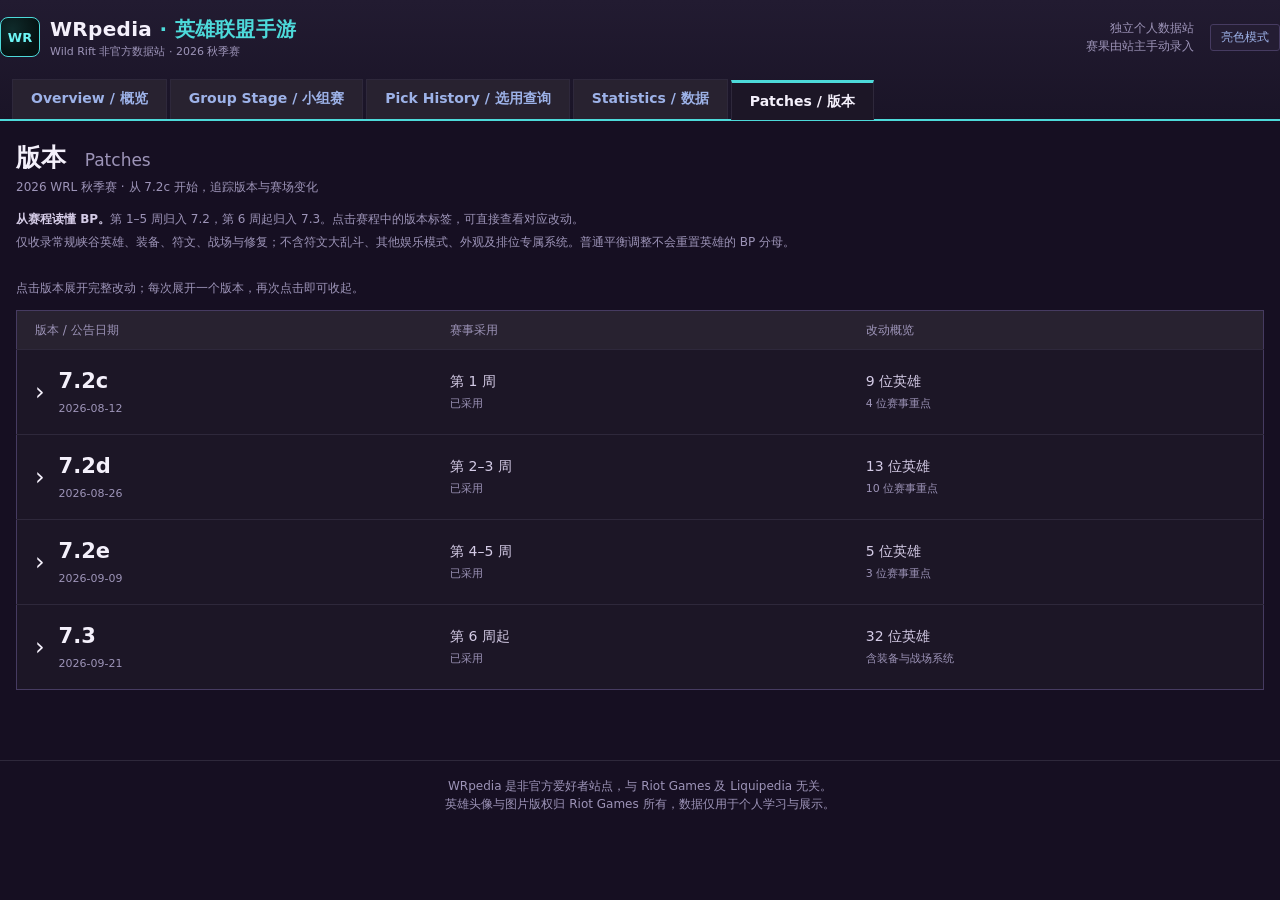
==== patches.html @ bc998fa1 "Initial import of WRPedia" ====
<!DOCTYPE html>
<html lang="zh-CN">
<head>
    <meta charset="UTF-8">
    <meta name="viewport" content="width=device-width, initial-scale=1.0">
    <title>版本 · WRpedia 2026 秋季赛</title>
    <script src="assets/js/theme.js"></script>
    <link rel="stylesheet" href="assets/css/wrpedia.css">
</head>
<body data-page="patches">
<header class="site-header">
    <div class="wrap site-header-inner">
        <div class="brand">
            <div class="brand-logo">WR</div>
            <div>
                <div class="brand-name">WRpedia <span class="tag">· 英雄联盟手游</span></div>
                <div class="brand-sub">Wild Rift 非官方数据站 · 2026 秋季赛</div>
            </div>
        </div>
        <div class="header-right"><span>独立个人数据站<br>赛果由站主手动录入</span><button type="button" class="btn theme-toggle" data-theme-toggle aria-label="切换亮色模式">亮色模式</button></div>
    </div>
    <div class="wrap">
        <nav class="tabs">
            <a href="index.html" data-page="overview">Overview / 概览</a>
            <a href="schedule.html" data-page="schedule">Group Stage / 小组赛</a>
            <a href="picks.html" data-page="picks">Pick History / 选用查询</a>
            <a href="stats.html" data-page="stats">Statistics / 数据</a>
            <a href="patches.html" data-page="patches">Patches / 版本</a>
        </nav>
    </div>
</header>

<main class="wrap page patch-page">
    <div class="page-title">
        <h1>版本 <span class="title-secondary">Patches</span></h1>
        <div class="sub">2026 WRL 秋季赛 · 从 7.2c 开始，追踪版本与赛场变化</div>
    </div>
    <div class="patch-reading-note">
        <p><strong>从赛程读懂 BP。</strong>第 1–5 周归入 7.2，第 6 周起归入 7.3。点击赛程中的版本标签，可直接查看对应改动。</p>
        <p>仅收录常规峡谷英雄、装备、符文、战场与修复；不含符文大乱斗、其他娱乐模式、外观及排位专属系统。普通平衡调整不会重置英雄的 BP 分母。</p>
    </div>
    <p class="scope-note">点击版本展开完整改动；每次展开一个版本，再次点击即可收起。</p>
    <div id="patch-index"></div>
    <noscript><div class="notice">请启用 JavaScript 以查看本地版本资料。</div></noscript>
</main>

<footer class="footer">
    WRpedia 是非官方爱好者站点，与 Riot Games 及 Liquipedia 无关。<br>
    英雄头像与图片版权归 Riot Games 所有，数据仅用于个人学习与展示。
</footer>
<script src="data/champions.js"></script>
<script src="data/champion-locales.js"></script>
<script src="data/schedule.js"></script>
<script src="data/patches.js"></script>
<script src="data/patch-7.3.js"></script>
<script src="data/champion-rules.js"></script>
<script src="assets/js/common.js"></script>
<script src="assets/js/patches.js"></script>
</body>
</html>
---- assets/css/wrpedia.css ----
:root {
    color-scheme: dark;
    --bg: #160f22;
    --surface-1: #1c1626;
    --surface-2: #241d33;
    --surface-3: #282230;
    --surface-4: #322a45;
    --border: #2e283b;
    --border-strong: #463b61;
    --text: #d4cbe6;
    --text-strong: #f4f0fb;
    --text-muted: #9d94b8;
    --link: #9db2e8;
    --link-hover: #c7d3f5;
    --accent: #4ddada;
    --accent-strong: #6ef6f6;
    --bg-up: #123f1f;
    --bg-up-border: #1f7a3d;
    --bg-down: #4a1a22;
    --bg-down-border: #a33b4c;
    --blue-bg: #102c4c;
    --blue-border: #2b6bb3;
    --red-bg: #4b1626;
    --red-border: #c04964;
    --warn-bg: #3d3310;
    --warn-border: #9b8426;
    --warn-text: #f2e3b0;
}

:root[data-theme="light"] {
    color-scheme: light;
    --bg: #f3f5fa;
    --surface-1: #ffffff;
    --surface-2: #f0f3f9;
    --surface-3: #e6eaf3;
    --surface-4: #e2eaf5;
    --border: #d5dbe7;
    --border-strong: #b8c2d4;
    --text: #333c50;
    --text-strong: #18233b;
    --text-muted: #5b657b;
    --link: #245b9b;
    --link-hover: #143d70;
    --accent: #087c80;
    --accent-strong: #075e61;
    --bg-up: #e2f2e8;
    --bg-up-border: #a2cbb3;
    --bg-down: #f9e8ec;
    --bg-down-border: #dfaab6;
    --blue-bg: #e8f1ff;
    --blue-border: #9dbbde;
    --red-bg: #ffedf0;
    --red-border: #dba4b2;
    --warn-bg: #fff4d9;
    --warn-border: #d2b868;
    --warn-text: #725319;
}

* { box-sizing: border-box; }
html { -webkit-text-size-adjust: 100%; }
body {
    margin: 0;
    background: var(--bg);
    color: var(--text);
    font-family: "Segoe UI", system-ui, -apple-system, Roboto, "Helvetica Neue", Arial, "PingFang SC", "Microsoft YaHei", sans-serif;
    font-size: 14px;
    line-height: 1.5;
}
a { color: var(--link); text-decoration: none; }
a:hover { color: var(--link-hover); text-decoration: underline; }
img { border: 0; }
table { border-collapse: collapse; }

.wrap { max-width: 1720px; margin: 0 auto; padding: 0 12px; }

/* ---------- site header ---------- */
.site-header {
    background: linear-gradient(180deg, #221b31 0%, #1a1427 100%);
    border-bottom: 2px solid var(--accent);
}
.site-header-inner {
    display: flex;
    align-items: center;
    justify-content: space-between;
    gap: 16px;
    padding: 14px 0 8px;
}
.brand { display: flex; align-items: center; gap: 10px; }
.brand-logo {
    width: 40px;
    height: 40px;
    border-radius: 8px;
    background: radial-gradient(circle at 30% 30%, #0f2b2b, #061212 70%);
    border: 1px solid var(--accent);
    display: flex;
    align-items: center;
    justify-content: center;
    font-weight: 800;
    font-size: 13px;
    color: var(--accent-strong);
}
.brand-name { font-size: 20px; font-weight: 700; color: var(--text-strong); letter-spacing: .3px; }
.brand-name .tag { color: var(--accent); }
.brand-sub { font-size: 11px; color: var(--text-muted); }
.header-right { font-size: 12px; color: var(--text-muted); text-align: right; }

/* ---------- nav tabs ---------- */
.tabs { display: flex; gap: 3px; margin-top: 10px; flex-wrap: wrap; }
.tabs a {
    display: block;
    padding: 8px 18px;
    background: var(--surface-3);
    border: 1px solid var(--border);
    border-bottom: none;
    color: var(--link);
    font-weight: 600;
}
.tabs a:hover { text-decoration: none; background: var(--surface-4); color: var(--link-hover); }
.tabs a.active {
    background: var(--surface-1);
    color: var(--text-strong);
    border-top: 3px solid var(--accent);
    position: relative;
    top: 1px;
}

/* ---------- page ---------- */
.page { padding: 18px 0 40px; }
.page-title h1 { margin: 0 0 2px; font-size: 25px; color: var(--text-strong); font-weight: 700; }
.page-title .sub { color: var(--text-muted); font-size: 12px; margin-bottom: 14px; }
.content-grid { display: grid; grid-template-columns: minmax(0, 1fr) 260px; gap: 16px; align-items: start; }
@media (max-width: 1020px) {
    .content-grid { grid-template-columns: 1fr; }
    .infobox { order: -1; }
}
.main-col { min-width: 0; }

/* ---------- headings ---------- */
h2.section {
    font-size: 18px;
    color: var(--text-strong);
    border-bottom: 1px solid var(--border-strong);
    padding-bottom: 4px;
    margin: 26px 0 10px;
    font-weight: 700;
}
h2.section .muted { font-size: 12px; color: var(--text-muted); font-weight: 400; }

/* ---------- infobox ---------- */
.infobox {
    border: 1px solid var(--border-strong);
    background: var(--surface-1);
    font-size: 13px;
}
.infobox-header {
    background: var(--surface-3);
    border-bottom: 1px solid var(--border-strong);
    padding: 8px 10px;
    text-align: center;
    font-weight: 700;
    color: var(--text-strong);
}
.infobox-row {
    display: grid;
    grid-template-columns: 105px 1fr;
    border-bottom: 1px solid var(--border);
}
.infobox-row:last-child { border-bottom: 0; }
.infobox-label { padding: 7px 10px; background: var(--surface-2); color: var(--text-muted); }
.infobox-value { padding: 7px 10px; }

/* ---------- generic panel ---------- */
.panel {
    border: 1px solid var(--border);
    background: var(--surface-1);
    margin: 14px 0;
}
.panel-title {
    background: var(--surface-3);
    border-bottom: 1px solid var(--border);
    padding: 8px 12px;
    font-weight: 700;
    color: var(--text-strong);
    display: flex;
    justify-content: space-between;
    align-items: center;
    gap: 10px;
    flex-wrap: wrap;
}
.panel-title .muted { color: var(--text-muted); font-weight: 400; font-size: 12px; }
.panel-body { padding: 12px; }

/* ---------- tables ---------- */
.table-responsive { overflow-x: auto; }
.wikitable {
    width: 100%;
    border: 1px solid var(--border);
    background: var(--surface-1);
    border-collapse: collapse;
    font-size: 13px;
    margin: 8px 0;
}
.wikitable th, .wikitable td {
    border: 1px solid var(--border);
    padding: 4px 6px;
    vertical-align: middle;
    white-space: nowrap;
}
.wikitable thead th {
    background: var(--surface-3);
    color: var(--text-strong);
    text-align: center;
    font-weight: 700;
}
.wikitable thead th[data-sort] { cursor: pointer; user-select: none; }
.wikitable thead th[data-sort]::after {
    content: "⇅";
    margin-left: 4px;
    font-size: 10px;
    color: var(--text-muted);
}
.wikitable thead th[data-sort].asc::after { content: "↑"; color: var(--accent); }
.wikitable thead th[data-sort].desc::after { content: "↓"; color: var(--accent); }
.wikitable.striped tbody tr:nth-child(even) { background: var(--surface-2); }
.wikitable tbody tr:hover { background: var(--surface-4); }
.wikitable td.num { text-align: center; }
.wikitable td.left { text-align: left; }
.text-muted { color: var(--text-muted); }
.text-strong { color: var(--text-strong); }
.bold { font-weight: 700; }

/* champion cells */
.champ-cell { display: inline-flex; align-items: center; gap: 7px; white-space: nowrap; }
.champ-icon {
    width: 28px;
    height: 28px;
    object-fit: cover;
    border: 1px solid var(--border-strong);
    border-radius: 4px;
    background: var(--surface-2);
    vertical-align: middle;
}
.champ-icon.sm { width: 22px; height: 22px; border-radius: 3px; }
.champ-icon.lg { width: 42px; height: 42px; border-radius: 5px; }
.champ-icon.ban { filter: grayscale(.7) brightness(.75); border-color: var(--bg-down-border); }

/* ---------- group standings ---------- */
.grouptable { width: auto; min-width: 420px; }
.grouptable th.rank-up, .grouptable td.rank-up {
    background: var(--bg-up);
    color: var(--text-strong);
    border-color: var(--bg-up-border);
}
.grouptable th.rank-down, .grouptable td.rank-down {
    background: var(--bg-down);
    color: var(--text-strong);
    border-color: var(--bg-down-border);
}
.grouptable td.teamcell { text-align: left; }
.grouptable td.scorecell { text-align: center; font-weight: 700; }
.team-badge {
    display: inline-flex;
    align-items: center;
    justify-content: center;
    min-width: 34px;
    height: 24px;
    padding: 0 6px;
    border-radius: 4px;
    font-size: 11px;
    font-weight: 800;
    color: #fff;
    background: hsl(var(--team-hue, 200) 45% 32%);
    border: 1px solid hsl(var(--team-hue, 200) 60% 52%);
}
.team-logo { max-height: 30px; max-width: 120px; object-fit: contain; }
.team-name { font-weight: 600; color: var(--text); }
.team-name.winner { color: var(--text-strong); font-weight: 700; }

/* ---------- matchlist ---------- */
.matchlist { border: 1px solid var(--border); background: var(--surface-1); margin: 14px 0; }
.matchlist-title {
    background: var(--surface-3);
    border-bottom: 1px solid var(--border);
    padding: 9px 14px;
    font-weight: 700;
    color: var(--text-strong);
    display: flex;
    justify-content: space-between;
    align-items: center;
    gap: 10px;
    flex-wrap: wrap;
}
.match-row {
    display: grid;
    grid-template-columns: 150px minmax(0, 1fr) 92px minmax(0, 1fr) 110px;
    align-items: center;
    gap: 8px;
    padding: 9px 14px;
    border-bottom: 1px solid var(--border);
    cursor: pointer;
}
.match-row:last-child { border-bottom: 0; }
.match-row:hover { background: var(--surface-2); }
.match-date { font-size: 12px; color: var(--text-muted); line-height: 1.35; }
.match-team { display: flex; align-items: center; gap: 8px; min-width: 0; }
.match-team.right { justify-content: flex-end; text-align: right; }
.match-team .team-name { overflow: hidden; text-overflow: ellipsis; white-space: nowrap; }
.match-score { text-align: center; }
.match-score .score { font-size: 20px; font-weight: 800; color: var(--text-strong); letter-spacing: 2px; }
.match-score .score .loser { color: var(--text-muted); }
.match-score .bo { font-size: 10px; color: var(--text-muted); }
.match-games { display: flex; gap: 3px; justify-content: center; margin-top: 2px; }
.game-dot {
    width: 14px;
    height: 14px;
    border-radius: 3px;
    border: 1px solid var(--border-strong);
    font-size: 9px;
    line-height: 13px;
    text-align: center;
    color: var(--text-muted);
    background: var(--surface-2);
}
.game-dot.win { background: var(--bg-up); border-color: var(--bg-up-border); color: var(--accent-strong); }
.game-dot.lose { background: var(--bg-down); border-color: var(--bg-down-border); color: #f0a6b2; }
.match-actions { display: flex; gap: 6px; justify-content: flex-end; align-items: center; }
.btn {
    display: inline-block;
    padding: 4px 10px;
    border: 1px solid var(--border-strong);
    background: var(--surface-2);
    color: var(--link);
    font-size: 12px;
    border-radius: 3px;
    cursor: pointer;
}
.btn:hover { background: var(--surface-4); color: var(--link-hover); text-decoration: none; }
.btn.accent { border-color: var(--accent); color: var(--accent-strong); }
.link-chip { color: var(--link); font-size: 12px; }

.match-details {
    display: none;
    grid-column: 1 / -1;
    padding: 12px 16px 16px;
    background: var(--surface-2);
    border-top: 1px solid var(--border);
}
.match-row.open .match-details { display: block; }

.game-block { border: 1px solid var(--border); background: var(--surface-1); margin-bottom: 12px; }
.game-block:last-child { margin-bottom: 0; }
.game-header {
    display: flex;
    justify-content: space-between;
    gap: 12px;
    flex-wrap: wrap;
    padding: 6px 12px;
    background: var(--surface-3);
    border-bottom: 1px solid var(--border);
    font-size: 12px;
    color: var(--text-muted);
}
.game-header .strong { color: var(--text-strong); font-weight: 700; }
.game-sides { display: grid; grid-template-columns: 1fr 1fr; gap: 10px; padding: 10px 12px; }
@media (max-width: 760px) { .game-sides { grid-template-columns: 1fr; } }
.side-box { border: 1px solid var(--border); border-radius: 4px; padding: 8px; }
.side-box.blue { background: var(--blue-bg); border-color: var(--blue-border); }
.side-box.red { background: var(--red-bg); border-color: var(--red-border); }
.side-label { font-size: 11px; color: var(--text-muted); margin-bottom: 6px; display: flex; justify-content: space-between; gap: 8px; }
.side-label .strong { color: var(--text-strong); }
.picks-row { display: flex; gap: 5px; flex-wrap: wrap; margin-bottom: 6px; }
.picks-row .champ-icon { width: 38px; height: 38px; }
.bans-label { font-size: 10px; color: var(--text-muted); margin-bottom: 4px; }
.bans-row { display: flex; gap: 4px; flex-wrap: wrap; }
.bans-row .champ-icon { width: 26px; height: 26px; }

/* ---------- notices ---------- */
.notice {
    border: 1px solid var(--border-strong);
    background: var(--surface-2);
    padding: 9px 12px;
    border-radius: 4px;
    font-size: 13px;
    margin: 10px 0;
}
.notice.warn { border-color: var(--warn-border); background: var(--warn-bg); color: var(--warn-text); }
.notice.info { border-color: var(--blue-border); background: var(--blue-bg); color: #cfe5ff; }

/* ---------- dialog ---------- */
.dialog-overlay {
    position: fixed;
    inset: 0;
    background: rgba(5, 3, 10, .7);
    display: none;
    align-items: center;
    justify-content: center;
    z-index: 200;
}
.dialog-overlay.show { display: flex; }
.dialog {
    background: var(--surface-1);
    border: 1px solid var(--border-strong);
    width: min(760px, 94vw);
    max-height: 86vh;
    display: flex;
    flex-direction: column;
    box-shadow: 0 18px 50px rgba(0,0,0,.6);
}
.dialog-header {
    display: flex;
    justify-content: space-between;
    align-items: center;
    gap: 10px;
    padding: 10px 14px;
    background: var(--surface-3);
    border-bottom: 1px solid var(--border-strong);
    color: var(--text-strong);
    font-weight: 700;
}
.dialog-close { cursor: pointer; color: var(--text-muted); font-size: 18px; }
.dialog-close:hover { color: var(--text-strong); }
.dialog-body { overflow: auto; padding: 14px; }
.dialog-body h4 { margin: 14px 0 6px; color: var(--text-strong); font-size: 14px; }
.dialog-body h4:first-child { margin-top: 0; }

/* ---------- misc ---------- */
.stats-summary { display: flex; gap: 10px; flex-wrap: wrap; margin: 10px 0; }
.stat-chip {
    border: 1px solid var(--border);
    background: var(--surface-2);
    border-radius: 4px;
    padding: 7px 12px;
    font-size: 12px;
    color: var(--text-muted);
}
.stat-chip b { color: var(--text-strong); font-size: 14px; }
.icon-grid { display: flex; flex-wrap: wrap; gap: 5px; padding: 6px 0; }
.icon-grid .champ-icon { width: 38px; height: 38px; }
.icon-grid .champ-icon:hover { border-color: var(--accent); }
.empty-note { color: var(--text-muted); font-size: 13px; padding: 8px 0; }
.footer {
    border-top: 1px solid var(--border);
    margin-top: 30px;
    padding: 16px 0 30px;
    color: var(--text-muted);
    font-size: 12px;
    text-align: center;
}
.cards { display: grid; grid-template-columns: repeat(auto-fit, minmax(240px, 1fr)); gap: 14px; margin: 16px 0; }
.card {
    border: 1px solid var(--border-strong);
    background: var(--surface-1);
    padding: 18px;
    border-radius: 6px;
    transition: border-color .15s;
}
.card:hover { border-color: var(--accent); text-decoration: none; }
.card h3 { margin: 0 0 6px; color: var(--text-strong); font-size: 17px; }
.card p { margin: 0; color: var(--text-muted); font-size: 13px; }

/* sortable + responsive helpers */
.sortable th { white-space: nowrap; }
@media (max-width: 720px) {
    .match-row { grid-template-columns: 1fr; gap: 4px; }
    .match-actions { justify-content: flex-start; }
    .site-header-inner { flex-direction: column; align-items: flex-start; }
}

/* ---------- patch timeline and version statistics ---------- */
.wrap.page { padding-left: 16px; padding-right: 16px; }
.version-tabs { display: flex; flex-wrap: wrap; gap: 8px; margin: 22px 0 12px; }
.version-tabs a { border: 1px solid var(--border-strong); background: var(--surface-1); padding: 10px 20px; border-radius: 4px; font-weight: 700; color: var(--text-strong); }
.version-tabs a span { margin-left: 10px; font-size: 12px; font-weight: 400; color: var(--text-muted); }
.version-tabs a.active { border-color: var(--accent); background: #173034; box-shadow: inset 0 -2px var(--accent); }
.version-tabs a:hover { text-decoration: none; border-color: var(--accent); }
.scope-note { color: var(--text-muted); font-size: 12px; line-height: 1.8; margin: 10px 0; }

/* ---------- BP priority tiers ---------- */
.bp-tier-panel { margin: 18px 0; padding: 16px; border: 1px solid var(--border-strong); background: var(--surface-1); }
.bp-tier-heading { display: flex; justify-content: space-between; align-items: center; flex-wrap: wrap; gap: 8px; }
.bp-tier-heading h3 { margin: 0; font-size: 18px; color: var(--text-strong); }
.bp-tier-heading > span, .tier-sample-summary { color: var(--text-muted); font-size: 11px; }
.tier-sample-summary { padding: 2px 0 12px; }
.tier-sample-summary b { color: var(--text); }
.tier-badge { display: inline-flex; justify-content: center; align-items: center; min-width: 38px; padding: 3px 8px; border: 1px solid; border-radius: 4px; font-size: 13px; font-weight: 800; line-height: 1.35; white-space: nowrap; }
.tier-op { color: #ffada7; background: #452027; border-color: #a85455; }
.tier-t0 { color: #f5c179; background: #3d2c1e; border-color: #967044; }
.tier-t1 { color: #e1d796; background: #343021; border-color: #7e744c; }
.tier-t2 { color: #88ddc2; background: #17382f; border-color: #3f7865; }
.tier-t3 { color: #a0c8f5; background: #202f44; border-color: #506b8c; }
.tier-t4, .tier-pending, .tier-excluded, .tier-invalid { color: #c0b8d1; background: #2a2437; border-color: #514764; }
.tier-band { display: grid; grid-template-columns: 74px minmax(0, 1fr); border: 1px solid var(--border); margin-bottom: 8px; }
.tier-band-label { display: flex; flex-direction: column; align-items: center; justify-content: center; gap: 7px; padding: 12px 5px; border-right: 1px solid var(--border); background: var(--surface-2); }
.tier-band-label small { font-size: 10px; color: var(--text-muted); white-space: nowrap; }
.tier-band-content { padding: 10px 12px; min-width: 0; }
.tier-band-heading { display: flex; align-items: center; justify-content: space-between; margin-bottom: 8px; color: var(--text-muted); font-size: 11px; }
.tier-band-content .empty-note { padding: 0; margin: 0; font-size: 12px; }
.tier-champions { display: grid; grid-template-columns: repeat(auto-fill, minmax(122px, 1fr)); gap: 6px; }
.tier-champion { display: flex; align-items: center; gap: 7px; min-width: 0; padding: 7px; border: 1px solid var(--border); border-radius: 4px; background: var(--surface-2); color: var(--text); font: inherit; text-align: left; cursor: pointer; }
.tier-champion:hover { border-color: var(--accent); background: var(--surface-4); }
.tier-champion .champ-icon { width: 30px; height: 30px; flex-shrink: 0; }
.tier-champion-info { display: flex; flex-direction: column; gap: 2px; min-width: 0; }
.tier-champion-info b { font-size: 11px; color: var(--text-strong); white-space: nowrap; text-overflow: ellipsis; overflow: hidden; }
.tier-champion-info > span { font-size: 10px; color: var(--text-muted); font-variant-numeric: tabular-nums; }
.tier-champion-info em { font-style: normal; color: var(--warn-text); }
.tier-low-list summary { font-size: 12px; color: var(--text); padding: 6px 0; }
.tier-low-list summary > span + span { margin-left: 12px; color: var(--text-muted); }
.tier-low-list summary small { font-size: 11px; color: var(--text-muted); margin-left: 8px; }
.tier-low-list[open] > summary { margin-bottom: 10px; }
.tier-pending-list { margin-top: 12px; }
.tier-pending-list > summary { color: var(--text-muted); font-size: 12px; padding: 8px 0; }
.bp-tier-method { border-top: 1px solid var(--border); margin-top: 16px; padding-top: 12px; }
.bp-tier-method > summary { color: var(--link); font-size: 12px; }
#bp-tier-method { line-height: 1.8; font-size: 12px; }
#bp-tier-method ul { padding-left: 20px; }
#bp-tier-method li + li { margin-top: 6px; }
.tier-formula { padding: 12px; background: var(--surface-2); border-left: 3px solid var(--accent); overflow-wrap: anywhere; font-variant-numeric: tabular-nums; }
.tier-table-score { display: block; margin-top: 3px; font-size: 10px; color: var(--text-muted); font-variant-numeric: tabular-nums; }
.tier-explanation { border: 1px solid var(--border-strong); background: var(--surface-2); padding: 14px; margin: 12px 0 18px; }
.tier-explanation-heading { display: flex; align-items: center; flex-wrap: wrap; gap: 10px; color: var(--text-strong); }
.tier-explanation p { font-size: 12px; line-height: 1.8; margin: 10px 0 0; }
.tier-metrics { display: flex; flex-wrap: wrap; gap: 8px 18px; margin-top: 12px; color: var(--text-muted); font-size: 12px; }
.tier-metrics b { color: var(--text); }
.tier-score-breakdown { display: flex; flex-wrap: wrap; gap: 10px 24px; margin-top: 14px; padding: 12px; background: var(--surface-1); font-size: 12px; }
.tier-score-breakdown b { margin-left: 6px; font-size: 16px; font-variant-numeric: tabular-nums; }
.tier-adjust-up { color: #88ddc2; }
.tier-adjust-down { color: #ffada7; }
.tier-provisional { font-size: 11px; color: var(--warn-text); }
@media (max-width: 600px) {
    .bp-tier-panel { padding: 12px 10px; }
    .tier-band { grid-template-columns: 58px minmax(0, 1fr); }
    .tier-band-content { padding: 10px 8px; }
    .tier-champions { grid-template-columns: repeat(auto-fill, minmax(96px, 1fr)); gap: 5px; }
    .tier-champion { padding: 6px 4px; gap: 5px; }
    .tier-champion .champ-icon { width: 26px; height: 26px; }
    .tier-low-list summary small { display: block; margin: 6px 0 0; }
}
.empty-state { padding: 30px; border: 1px dashed var(--border-strong); background: var(--surface-1); margin: 20px 0; text-align: center; }
.empty-state strong { display: block; font-size: 19px; color: var(--text-strong); }
.empty-state p { color: var(--text-muted); }
.patch-badge { display: inline-block; border: 1px solid #376263; border-radius: 3px; padding: 1px 8px; background: #153333; color: #8ee6dc; font-size: 12px; font-weight: 700; white-space: nowrap; }
.match-date .patch-badge { margin-top: 5px; }
.round-patch-note { display: flex; flex-wrap: wrap; align-items: center; gap: 10px; padding: 10px 14px; background: #19282e; border-bottom: 1px solid var(--border); font-size: 12px; }
.round-patch-note > a:last-child { margin-left: auto; }
.pending-results { padding: 8px 14px; margin: 0; font-size: 12px; color: var(--warn-text); background: #302817; }
.patch-page { max-width: 1440px; }
.title-secondary { font-size: 17px; font-weight: 400; color: var(--text-muted); margin-left: 10px; }
.patch-reading-note { padding: 0 0 12px; color: var(--text-muted); font-size: 12px; }
.patch-reading-note p { margin: 5px 0; }
.patch-reading-note strong { color: var(--text); }
.patch-heading { border: 1px solid var(--border-strong); border-left: 4px solid var(--accent); padding: 24px; background: var(--surface-1); display: flex; justify-content: space-between; gap: 30px; scroll-margin-top: 18px; }
.eyebrow { font-size: 10px; color: var(--accent); letter-spacing: 1.5px; font-weight: 600; }
.patch-heading h2 { display: flex; flex-wrap: wrap; align-items: center; gap: 16px; font-size: 34px; color: var(--text-strong); margin: 5px 0 8px; line-height: 1.4; }
.patch-heading h2 span { font-size: 19px; font-weight: 600; }
.patch-heading p { color: var(--text-muted); margin: 0; max-width: 850px; }
.patch-source { display: flex; flex-direction: column; justify-content: center; gap: 6px; flex-shrink: 0; font-size: 12px; color: var(--text-muted); }
.patch-source a { margin-top: 4px; }
.patch-toolbar { display: flex; flex-wrap: wrap; justify-content: space-between; align-items: center; gap: 12px; margin: 18px 0; font-size: 12px; color: var(--text-muted); }
.core-badge { display: inline-block; color: #edcb7e; border: 1px solid #77603b; background: #342c23; border-radius: 3px; font-size: 10px; letter-spacing: .3px; padding: 2px 6px; }
.patch-toolbar .core-badge { margin-right: 8px; }
.patch-section-heading { display: flex; align-items: center; justify-content: space-between; gap: 12px; margin: 24px 0 12px; font-size: 17px; color: var(--text-strong); }
.patch-section-heading h3 { font-size: 17px; margin: 0; }
.patch-section-heading > span { font-size: 12px; font-weight: 400; color: var(--text-muted); }
.patch-groups { display: grid; grid-template-columns: repeat(auto-fit, minmax(290px, 1fr)); gap: 18px; align-items: start; }
.patch-group { min-width: 0; }
.group-heading { display: flex; justify-content: space-between; padding: 10px 13px; margin: 0; border-radius: 4px; font-size: 14px; border: 1px solid; }
.group-heading.buff { background: #16312b; border-color: #2d5d48; }
.group-heading.nerf { background: #361e2b; border-color: #663345; }
.group-heading.adjust { background: #2b2a3e; border-color: #514b70; }
.buff.change-direction, .group-heading.buff { color: #78ddaa; }
.nerf.change-direction, .group-heading.nerf { color: #ff94a2; }
.adjust.change-direction, .group-heading.adjust { color: #bfb0f1; }
.group-description { margin: 8px 3px 12px; font-size: 11px; color: var(--text-muted); }
.patch-champion { padding: 15px; background: var(--surface-1); border: 1px solid var(--border); border-radius: 4px; margin-bottom: 12px; overflow-wrap: anywhere; }
.patch-champion.is-core { border-left: 3px solid #d4af69; background: linear-gradient(110deg, #2c252d, var(--surface-1) 80%); }
.patch-champion-head { display: flex; align-items: center; gap: 11px; margin-bottom: 10px; }
.patch-champion-head .champ-icon { width: 45px; height: 45px; border-radius: 4px; }
.patch-champion-name { display: flex; flex-direction: column; min-width: 0; }
.patch-champion-name b { color: var(--text-strong); font-size: 15px; }
.patch-champion-name span { font-size: 11px; color: var(--text-muted); }
.change-direction { margin-left: auto; font-size: 27px; font-weight: 700; line-height: 1; }
.patch-champion p { font-size: 12px; line-height: 1.8; margin: 8px 0 12px; }
.champion-values { border-top: 1px solid var(--border); padding-top: 8px; }
summary { cursor: pointer; }
.champion-values summary { font-size: 11px; color: var(--link); }
.champion-values summary span { color: var(--text-muted); margin-left: 5px; }
.change-list { padding-left: 18px; margin: 10px 0 2px; line-height: 1.85; font-size: 12px; overflow-wrap: anywhere; }
.change-list li + li { margin-top: 6px; }
.patch-detail-section { border: 1px solid var(--border-strong); background: var(--surface-1); margin-bottom: 12px; }
.patch-detail-section > summary { padding: 13px 16px; background: var(--surface-2); font-weight: 600; color: var(--text-strong); }
.patch-detail-section > summary span { float: right; font-weight: 400; font-size: 12px; color: var(--text-muted); }
.patch-entries { display: grid; grid-template-columns: repeat(2, minmax(0, 1fr)); padding: 4px 20px; gap: 0 28px; }
.patch-entry { border-bottom: 1px solid var(--border); padding: 12px 0 16px; min-width: 0; }
.patch-entry h4 { color: var(--text-strong); margin: 0; display: flex; align-items: center; gap: 8px; }
.patch-entry:last-child { border-bottom: 0; }
.system-highlights { display: grid; grid-template-columns: repeat(4, 1fr); gap: 12px; }
.system-highlights > div { padding: 16px; border: 1px solid var(--border-strong); background: var(--surface-1); }
.system-highlights b { display: block; color: var(--accent); font-size: 24px; }
.system-highlights span { color: var(--text-muted); font-size: 11px; }
.patch-hero-preview { display: grid; grid-template-columns: repeat(3, minmax(0, 1fr)); gap: 20px; padding: 20px 0; }
.patch-hero-preview .change-direction { font-size: 13px; }
.patch-hero-preview .champ-icon { width: 32px; height: 32px; }
.patch-hero-body { padding: 18px; }
a:focus-visible, button:focus-visible, summary:focus-visible { outline: 2px solid var(--accent); outline-offset: 4px; }
@media (max-width: 900px) {
    .patch-heading { flex-direction: column; gap: 16px; }
    .patch-source { flex-direction: row; flex-wrap: wrap; gap: 8px 18px; }
    .patch-source a { margin: 0; }
    .patch-entries { grid-template-columns: 1fr; }
}
@media (max-width: 600px) {
    .system-highlights { grid-template-columns: repeat(2, 1fr); gap: 8px; }
    .patch-heading { padding: 18px; }
    .patch-heading h2 { gap: 4px; flex-direction: column; align-items: flex-start; }
    .patch-groups { grid-template-columns: 1fr; }
    .patch-hero-preview { grid-template-columns: 1fr; gap: 10px; }
    .patch-section-heading { flex-wrap: wrap; }
    .patch-detail-section > summary span { float: none; display: inline-block; margin-left: 8px; }
    .version-tabs a { flex: 1; padding: 8px 10px; text-align: center; }
    .version-tabs a span { display: block; margin-left: 0; font-size: 10px; }
    .tabs a { padding: 8px 10px; font-size: 12px; }
    .brand-name { font-size: 18px; }
    .round-patch-note > a:last-child { margin-left: 0; }
}

/* ---------- search, table views and compact patch index ---------- */
[hidden] { display: none !important; }
.sr-only { position: absolute; width: 1px; height: 1px; padding: 0; margin: -1px; overflow: hidden; clip: rect(0,0,0,0); white-space: nowrap; border: 0; }
.header-right { display: flex; align-items: center; gap: 16px; }
.theme-toggle { white-space: nowrap; }
.stats-controls { margin-top: 18px; padding: 16px; border: 1px solid var(--border-strong); background: var(--surface-1); }
.stats-controls > label { display: block; color: var(--text-strong); font-size: 13px; font-weight: 600; margin-bottom: 8px; }
.champion-search-row { display: flex; gap: 8px; max-width: 640px; }
.champion-search-row > .btn { flex-shrink: 0; white-space: nowrap; }
#champion-search, #pick-champion-search { width: 100%; min-width: 0; border: 1px solid var(--border-strong); border-radius: 4px; background: var(--surface-2); color: var(--text-strong); padding: 10px 12px; font: inherit; font-size: 14px; }
#champion-search::placeholder, #pick-champion-search::placeholder { color: var(--text-muted); }
#champion-search:focus-visible, #pick-champion-search:focus-visible { outline: 2px solid var(--accent); outline-offset: 2px; }
.stats-view-switch { display: flex; flex-wrap: wrap; gap: 6px; margin-top: 12px; }
.stats-view-switch .btn[aria-pressed="true"] { color: var(--accent); border-color: var(--accent); background: var(--surface-2); }
.stats-controls .scope-note { margin-bottom: 0; }
.stats-method { margin: 16px 0; color: var(--text-muted); font-size: 12px; }
.tier-expand-hint { color: var(--text-muted); font-size: 11px; font-weight: 400; margin-left: 6px; }
.bp-tier-panel[open] .tier-expand-hint { display: none; }
.bp-tier-panel > summary { list-style: none; }
.bp-tier-panel > summary::-webkit-details-marker { display: none; }
.bp-tier-panel > summary h3::before { content: '▸'; margin-right: 8px; color: var(--accent); }
.bp-tier-panel[open] > summary h3::before { content: '▾'; }
.champion-table { margin-top: 0; }
.champion-table small { display: block; color: var(--text-muted); font-size: 10px; font-weight: 400; margin-top: 3px; }
.champion-name-button { display: flex; align-items: center; gap: 7px; width: 100%; border: 0; background: none; color: var(--text-strong); font: inherit; text-align: left; cursor: pointer; padding: 3px 0; }
.champion-name-button:hover { color: var(--link); }
.champion-name-button .tier-badge { font-size: 9px; min-width: 25px; padding: 0 4px; }
.champion-table td:first-child { position: sticky; left: 0; background: var(--surface-1); z-index: 1; }
.champion-table tr:nth-child(even) td:first-child { background: var(--surface-2); }
.sort-label { padding: 2px 0; border: 0; background: none; color: inherit; font: inherit; cursor: pointer; }
.patch-change { display: inline-block; font-size: 10px; margin-top: 5px; border: 1px solid currentColor; border-radius: 3px; padding: 1px 5px; }
.patch-change.buff { color: #78ddaa; }
.patch-change.nerf { color: #ff94a2; }
.patch-change.adjust { color: #bfb0f1; }
.patch-index-table { width: 100%; border-collapse: collapse; table-layout: fixed; border: 1px solid var(--border-strong); }
.patch-index-table > thead th { background: var(--surface-3); color: var(--text-muted); text-align: left; padding: 10px 18px; font-size: 12px; font-weight: 500; }
.patch-index-row > td { background: var(--surface-1); border-top: 1px solid var(--border); padding: 12px 18px; }
.patch-index-row > td:first-child { padding: 0; }
.patch-index-row small { display: block; color: var(--text-muted); font-size: 11px; margin-top: 4px; }
.patch-select { display: flex; align-items: center; gap: 14px; width: 100%; padding: 16px 18px; border: 0; background: transparent; color: var(--text-strong); font: inherit; text-align: left; cursor: pointer; }
.patch-select:hover, .patch-select.active { color: var(--accent); background: var(--surface-2); }
.patch-select b { font-size: 21px; }
.patch-disclosure { font-size: 24px; }
.patch-select[aria-expanded="true"] .patch-disclosure { transform: rotate(90deg); }
.patch-expanded-row > td { padding: 0; border-top: 1px solid var(--border); background: var(--surface-2); }
.patch-expanded-content { padding: 20px; overflow-wrap: anywhere; }
.patch-index-row { scroll-margin-top: 15px; }
@media (max-width: 720px) {
    .header-right { text-align: left; width: 100%; justify-content: space-between; }
    .site-header-inner { padding-left: 12px; padding-right: 12px; }
}
@media (max-width: 600px) {
    .stats-controls { padding: 12px; }
    .champion-table { font-size: 11px; }
    .champion-table th, .champion-table td { padding: 5px 4px; }
    .champion-table th { white-space: normal; min-width: 48px; }
    .champion-name-button { gap: 5px; }
    .champion-name-button .champ-icon { width: 20px; height: 20px; }
    .champion-table.view-patches th { min-width: 78px; }
    .patch-index-table > thead th, .patch-index-row > td { padding: 9px 8px; font-size: 11px; }
    .patch-select { padding: 12px 8px; gap: 8px; }
    .patch-select b { font-size: 19px; }
    .patch-expanded-content { padding: 10px; }
    .patch-heading { padding: 14px; }
    .patch-hero-body { padding: 10px; }
    .patch-entries { padding: 4px 12px; }
}

/* Explicit colors for light surfaces, including semantic badges and patch highlights. */
[data-theme="light"] .site-header { background: linear-gradient(180deg, #ffffff, #eaf0f8); }
[data-theme="light"] .brand-logo { background: #e1f1f1; }
[data-theme="light"] .notice.info { color: #264f79; }
[data-theme="light"] .game-dot.lose { color: #993449; }
[data-theme="light"] .version-tabs a.active { background: #e1f2f1; }
[data-theme="light"] .patch-badge { background: #e0f1ef; color: #12675f; border-color: #92bcb7; }
[data-theme="light"] .round-patch-note { background: #eaf3f6; }
[data-theme="light"] .pending-results { background: var(--warn-bg); }
[data-theme="light"] .tier-op { color: #a7333d; background: #fce7e9; border-color: #d7969d; }
[data-theme="light"] .tier-t0 { color: #865213; background: #fff0db; border-color: #d5b382; }
[data-theme="light"] .tier-t1 { color: #766211; background: #f7f1d8; border-color: #cfc084; }
[data-theme="light"] .tier-t2 { color: #17654d; background: #e0f3ea; border-color: #95c9b6; }
[data-theme="light"] .tier-t3 { color: #2b588a; background: #e5effc; border-color: #98b5d7; }
[data-theme="light"] .tier-t4, [data-theme="light"] .tier-pending, [data-theme="light"] .tier-excluded, [data-theme="light"] .tier-invalid { color: #615371; background: #ede7f3; border-color: #bbaacc; }
[data-theme="light"] .tier-adjust-up, [data-theme="light"] .buff.change-direction, [data-theme="light"] .group-heading.buff, [data-theme="light"] .patch-change.buff { color: #176b46; }
[data-theme="light"] .tier-adjust-down, [data-theme="light"] .nerf.change-direction, [data-theme="light"] .group-heading.nerf, [data-theme="light"] .patch-change.nerf { color: #b1334b; }
[data-theme="light"] .adjust.change-direction, [data-theme="light"] .group-heading.adjust, [data-theme="light"] .patch-change.adjust { color: #684aa2; }
[data-theme="light"] .group-heading.buff { background: #e4f3e9; border-color: #a3cbb3; }
[data-theme="light"] .group-heading.nerf { background: #fce8ed; border-color: #daa7b3; }
[data-theme="light"] .group-heading.adjust { background: #eee8f9; border-color: #bcabdb; }
[data-theme="light"] .core-badge { color: #79561b; background: #fff2d7; border-color: #d1b883; }
[data-theme="light"] .patch-champion.is-core { background: linear-gradient(110deg, #fff6e6, var(--surface-1) 80%); border-left-color: #b48735; }
[data-theme="light"] .dialog { box-shadow: 0 18px 50px rgba(22, 32, 60, .2); }

/* Team / champion pick history and independent role rankings. */
.pick-filters, .role-tier-panel { background: var(--surface-1); border: 1px solid var(--border-strong); padding: 18px; margin: 20px 0; }
.pick-filters label { display: block; color: var(--text-strong); font-weight: 600; font-size: 13px; margin-bottom: 8px; }
.pick-selects { display: grid; grid-template-columns: 2fr 1fr; gap: 16px; max-width: 640px; margin-bottom: 12px; }
.pick-selects select { display: block; width: 100%; margin-top: 7px; padding: 10px; border: 1px solid var(--border-strong); border-radius: 4px; background: var(--surface-2); color: var(--text); font: inherit; }
.hero-choices { display: flex; flex-wrap: wrap; gap: 8px; }
.hero-choice { display: flex; align-items: center; gap: 8px; padding: 9px 12px; border: 1px solid var(--border-strong); border-radius: 4px; background: var(--surface-2); color: var(--text); cursor: pointer; font: inherit; }
.hero-choice span { text-align: left; }
.hero-choice small { display: block; color: var(--text-muted); font-size: 10px; }
.hero-choice[aria-pressed="true"] { border-color: var(--accent); box-shadow: inset 0 -2px var(--accent); }
.hero-choice:focus-visible, .pick-filters input:focus-visible, .pick-filters select:focus-visible { outline: 2px solid var(--accent); outline-offset: 3px; }
.pick-game { margin: 18px 0; border: 1px solid var(--border-strong); border-radius: 5px; background: var(--surface-1); overflow: hidden; }
.pick-game-heading { display: flex; justify-content: space-between; align-items: center; gap: 16px; padding: 18px; }
.pick-game-heading h2 { margin: 4px 0; color: var(--text-strong); font-size: 19px; }
.pick-game-heading h2 span { padding: 0 8px; color: var(--accent); }
.pick-game-heading .text-muted { font-size: 12px; }
.pick-game-context { display: flex; flex-direction: column; align-items: flex-end; gap: 10px; }
.pick-outcome { border-radius: 4px; padding: 4px 10px; font-size: 12px; font-weight: 600; white-space: nowrap; border: 1px solid; }
.pick-outcome.won { background: var(--bg-up); border-color: var(--bg-up-border); color: var(--text-strong); }
.pick-outcome.lost { background: var(--bg-down); border-color: var(--bg-down-border); color: var(--text-strong); }
.pick-game .side-label { display: flex; justify-content: space-between; gap: 10px; }
.history-picks { display: grid; grid-template-columns: repeat(5, minmax(0, 1fr)); gap: 5px; margin: 12px 0; }
.history-pick { display: flex; flex-direction: column; align-items: center; gap: 6px; padding: 8px 3px; border: 1px solid transparent; border-radius: 4px; text-align: center; }
.history-pick > span { color: var(--text-muted); font-size: 11px; }
.history-pick .champ-icon { width: 42px; height: 42px; }
.history-pick b { font-size: 11px; overflow-wrap: anywhere; }
.history-pick.selected { background: var(--surface-2); border-color: var(--accent); }
.history-pick small { color: var(--accent); font-size: 10px; }
.history-bans { display: grid; grid-template-columns: repeat(5, minmax(0, 1fr)); gap: 4px; padding: 5px 3px; }
.history-bans > span { display: flex; flex-direction: column; align-items: center; gap: 5px; text-align: center; }
.history-bans small { font-size: 10px; overflow-wrap: anywhere; color: var(--text-muted); }
.history-bans .champ-icon { width: 26px; height: 26px; }
.empty-ban { display: inline-flex; align-items: center; justify-content: center; width: 26px; height: 26px; border: 1px dashed var(--border); color: var(--text-muted); }
.game-notes { padding: 8px 12px; margin: 0; font-size: 12px; color: var(--text-muted); }
.pick-game-footer { display: flex; flex-wrap: wrap; gap: 14px; padding: 10px 18px; border-top: 1px solid var(--border); font-size: 12px; }
.role-tier-panel { scroll-margin-top: 16px; }
.role-tier-heading { display: flex; flex-wrap: wrap; justify-content: space-between; align-items: center; gap: 8px; }
.role-tier-heading h3 { font-size: 18px; color: var(--text-strong); margin: 0; }
.role-tier-heading > span { font-size: 11px; }
.role-tabs .btn { flex: 1; padding: 9px 12px; }
.role-table-scroll { max-height: 520px; overflow: auto; border: 1px solid var(--border); }
.role-tier-table { margin: 0; width: 100%; }
.role-tier-table thead th { position: sticky; top: 0; z-index: 1; background: var(--surface-2); }
.role-tier-table td small, .role-tier-table th small { display: block; font-size: 10px; font-weight: 400; color: var(--text-muted); }
.role-tier-table .tier-badge { display: inline-block; }
.role-score-track { display: block; width: 60px; height: 3px; margin: 5px auto 0; background: var(--surface-4); border-radius: 2px; }
.role-score-track i { display: block; height: 100%; background: var(--accent); border-radius: 2px; }
@media (max-width: 600px) {
    .pick-filters, .role-tier-panel { padding: 12px; }
    .pick-selects { gap: 10px; }
    .pick-game-heading { padding: 12px; align-items: flex-start; flex-direction: column; gap: 10px; }
    .pick-game-heading h2 { font-size: 17px; }
    .pick-game-context { flex-direction: row; align-items: center; }
    .pick-game .game-sides { padding: 8px; }
    .pick-game .side-box { padding: 8px 5px; }
    .history-picks { gap: 2px; }
    .history-pick { padding: 6px 1px; }
    .history-pick .champ-icon { width: 34px; height: 34px; }
    .history-pick b { font-size: 10px; }
    .role-tabs { gap: 4px; }
    .role-tabs .btn { padding: 8px 4px; min-width: 0; }
    .role-tier-table { table-layout: fixed; font-size: 11px; }
    .role-tier-table td, .role-tier-table th { padding: 7px 3px; }
    .role-tier-table th:nth-child(1) { width: 9%; }
    .role-tier-table th:nth-child(2) { width: 34%; }
    .role-tier-table th:nth-child(3) { width: 18%; }
    .role-tier-table th:nth-child(4) { width: 12%; }
    .role-tier-table th:nth-child(5) { width: 27%; }
    .role-tier-table th:nth-child(n+6), .role-tier-table td:nth-child(n+6) { display: none; }
    .role-tier-table .champion-name-button { gap: 4px; }
    .role-tier-table .champion-name-button > span { min-width: 0; white-space: normal; overflow-wrap: anywhere; }
    .role-tier-table .champ-icon { width: 20px; height: 20px; }
    .role-score-track { width: 90%; }
}
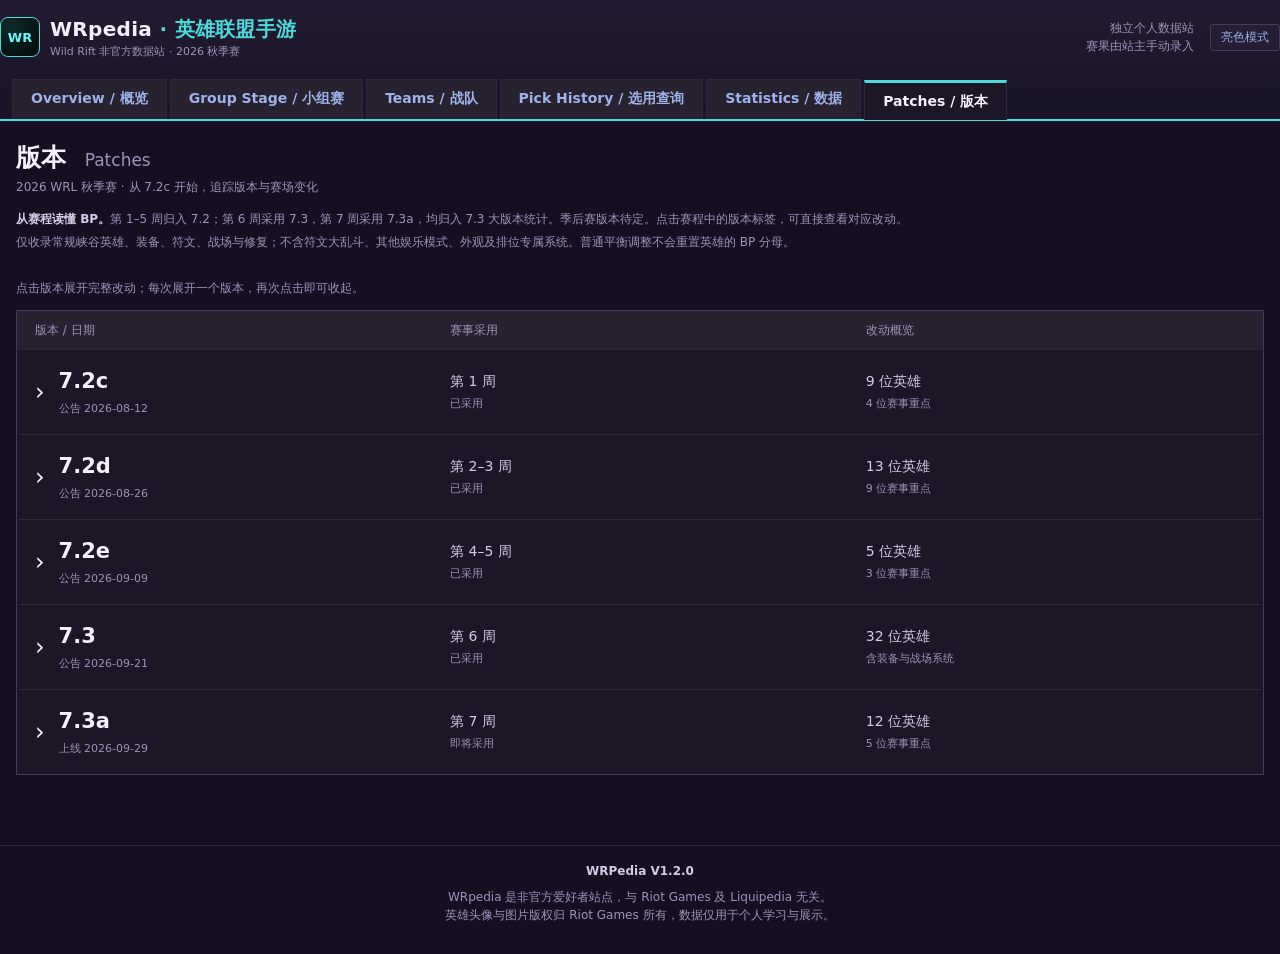
==== commit 61121af1: "Release V1.2.0: add 7.3a notes, September 27 results and three-lane ban allocation" ====
--- a/patches.html
+++ b/patches.html
@@ -23,6 +23,7 @@
         <nav class="tabs">
             <a href="index.html" data-page="overview">Overview / 概览</a>
             <a href="schedule.html" data-page="schedule">Group Stage / 小组赛</a>
+            <a href="teams.html" data-page="teams">Teams / 战队</a>
             <a href="picks.html" data-page="picks">Pick History / 选用查询</a>
             <a href="stats.html" data-page="stats">Statistics / 数据</a>
             <a href="patches.html" data-page="patches">Patches / 版本</a>
@@ -36,7 +37,7 @@
         <div class="sub">2026 WRL 秋季赛 · 从 7.2c 开始，追踪版本与赛场变化</div>
     </div>
     <div class="patch-reading-note">
-        <p><strong>从赛程读懂 BP。</strong>第 1–5 周归入 7.2，第 6 周起归入 7.3。点击赛程中的版本标签，可直接查看对应改动。</p>
+        <p><strong>从赛程读懂 BP。</strong>第 1–5 周归入 7.2；第 6 周采用 7.3，第 7 周采用 7.3a，均归入 7.3 大版本统计。季后赛版本待定。点击赛程中的版本标签，可直接查看对应改动。</p>
         <p>仅收录常规峡谷英雄、装备、符文、战场与修复；不含符文大乱斗、其他娱乐模式、外观及排位专属系统。普通平衡调整不会重置英雄的 BP 分母。</p>
     </div>
     <p class="scope-note">点击版本展开完整改动；每次展开一个版本，再次点击即可收起。</p>
@@ -45,6 +46,7 @@
 </main>
 
 <footer class="footer">
+    <span class="site-release" data-site-version></span><br>
     WRpedia 是非官方爱好者站点，与 Riot Games 及 Liquipedia 无关。<br>
     英雄头像与图片版权归 Riot Games 所有，数据仅用于个人学习与展示。
 </footer>
@@ -53,7 +55,10 @@
 <script src="data/schedule.js"></script>
 <script src="data/patches.js"></script>
 <script src="data/patch-7.3.js"></script>
+<script src="data/patch-7.3a.js"></script>
 <script src="data/champion-rules.js"></script>
+<script src="data/players.js"></script>
+<script src="data/site.js"></script>
 <script src="assets/js/common.js"></script>
 <script src="assets/js/patches.js"></script>
 </body>
--- a/assets/css/wrpedia.css
+++ b/assets/css/wrpedia.css
@@ -272,7 +272,7 @@
     background: hsl(var(--team-hue, 200) 45% 32%);
     border: 1px solid hsl(var(--team-hue, 200) 60% 52%);
 }
-.team-logo { max-height: 30px; max-width: 120px; object-fit: contain; }
+.team-logo { width: 40px; height: 32px; padding: 3px; object-fit: contain; flex-shrink: 0; background: #fff; border: 1px solid #d5dbe7; border-radius: 4px; }
 .team-name { font-weight: 600; color: var(--text); }
 .team-name.winner { color: var(--text-strong); font-weight: 700; }
 
@@ -750,6 +750,9 @@
 .history-bans .champ-icon { width: 26px; height: 26px; }
 .empty-ban { display: inline-flex; align-items: center; justify-content: center; width: 26px; height: 26px; border: 1px dashed var(--border); color: var(--text-muted); }
 .game-notes { padding: 8px 12px; margin: 0; font-size: 12px; color: var(--text-muted); }
+.history-pick .draft-player { color: var(--text); overflow-wrap: anywhere; }
+.site-release { display: inline-block; margin-bottom: 8px; font-weight: 700; color: var(--text); }
+.dialog-close { border: 0; background: none; color: inherit; font: inherit; font-size: 24px; padding: 0 6px; }
 .pick-game-footer { display: flex; flex-wrap: wrap; gap: 14px; padding: 10px 18px; border-top: 1px solid var(--border); font-size: 12px; }
 .role-tier-panel { scroll-margin-top: 16px; }
 .role-tier-heading { display: flex; flex-wrap: wrap; justify-content: space-between; align-items: center; gap: 8px; }
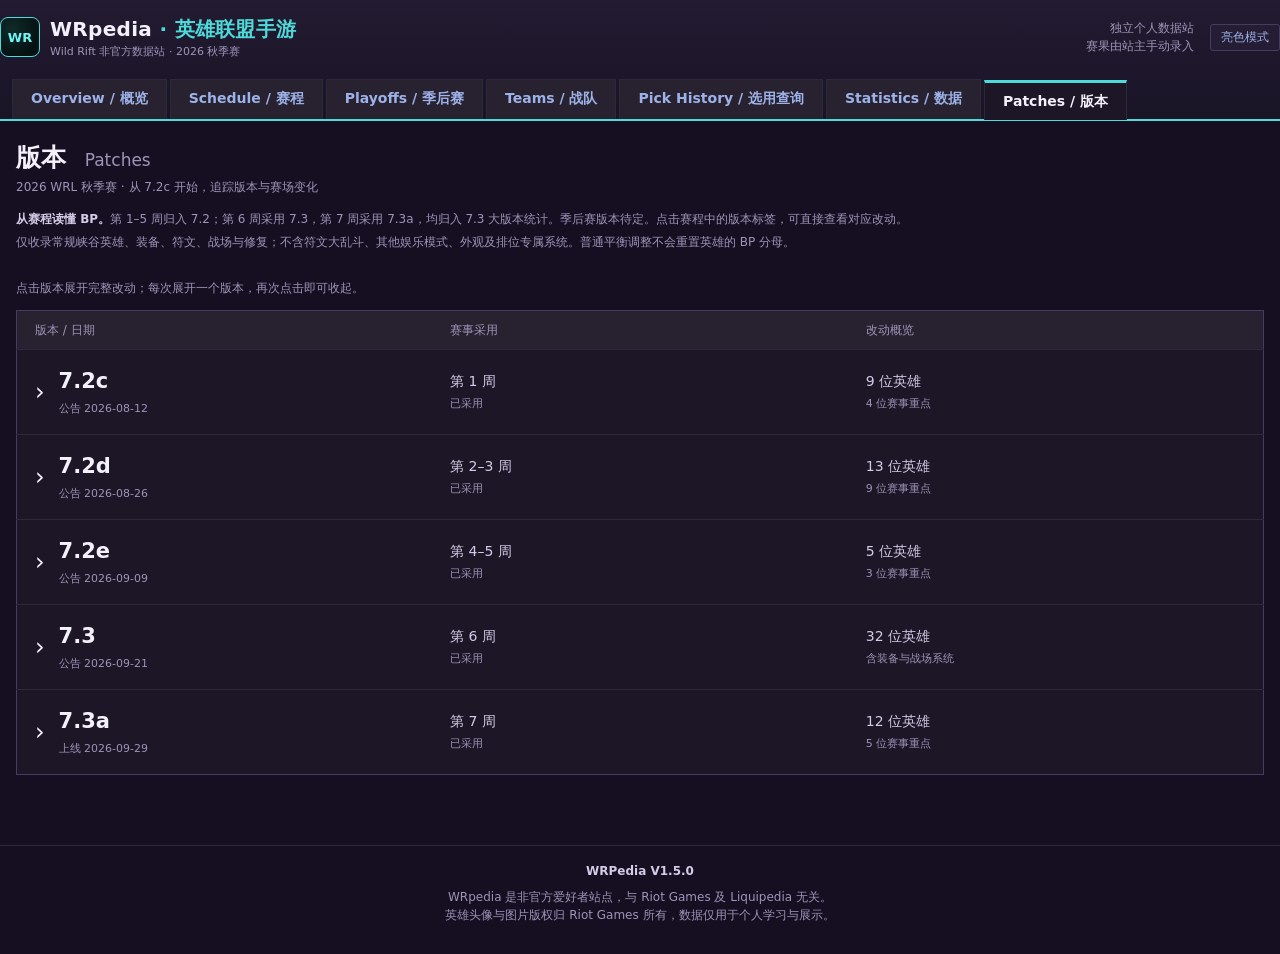
==== commit a74314a8: "Release V1.5.0: playoffs page with bracket, local admin and week 7 results Everything published sinc" ====
--- a/patches.html
+++ b/patches.html
@@ -22,7 +22,8 @@
     <div class="wrap">
         <nav class="tabs">
             <a href="index.html" data-page="overview">Overview / 概览</a>
-            <a href="schedule.html" data-page="schedule">Group Stage / 小组赛</a>
+            <a href="schedule.html" data-page="schedule">Schedule / 赛程</a>
+            <a href="playoffs.html" data-page="playoffs">Playoffs / 季后赛</a>
             <a href="teams.html" data-page="teams">Teams / 战队</a>
             <a href="picks.html" data-page="picks">Pick History / 选用查询</a>
             <a href="stats.html" data-page="stats">Statistics / 数据</a>
--- a/assets/css/wrpedia.css
+++ b/assets/css/wrpedia.css
@@ -793,3 +793,13 @@
     .role-tier-table .champ-icon { width: 20px; height: 20px; }
     .role-score-track { width: 90%; }
 }
+
+/* ---------- playoffs: undecided opponents, match labels, round jump links ---------- */
+.team-badge.tbd { background: var(--surface-3); border: 1px dashed var(--border-strong); color: var(--text-muted); }
+.match-team.tbd .team-name, .overview-team.tbd b { color: var(--text-muted); font-weight: 400; font-style: italic; }
+.match-label { color: var(--text-strong); }
+.round-jump { display: flex; flex-wrap: wrap; gap: 6px; margin: 4px 0 2px; }
+.round-jump a { padding: 3px 10px; border: 1px solid var(--border-strong); border-radius: 3px; background: var(--surface-2); font-size: 12px; }
+.round-jump a:hover { text-decoration: none; background: var(--surface-4); }
+.matchlist { scroll-margin-top: 8px; }
+.team-match-opponent small { color: var(--text-muted); font-size: 11px; margin-left: 4px; }
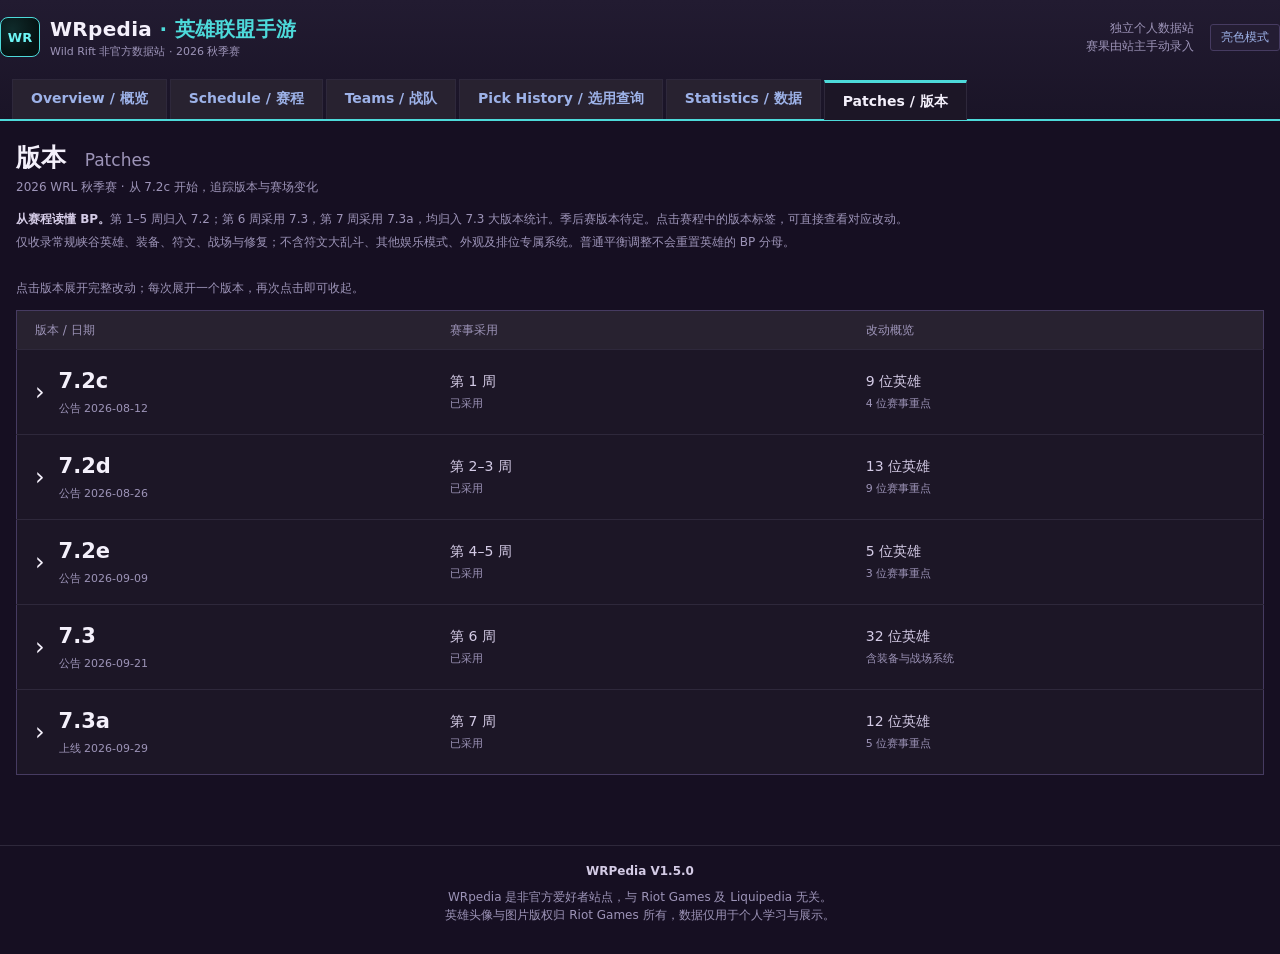
==== commit f8429679: "Show regular season and playoffs as sub-tabs under Schedule The separate Playoffs main tab is remove" ====
--- a/patches.html
+++ b/patches.html
@@ -23,7 +23,6 @@
         <nav class="tabs">
             <a href="index.html" data-page="overview">Overview / 概览</a>
             <a href="schedule.html" data-page="schedule">Schedule / 赛程</a>
-            <a href="playoffs.html" data-page="playoffs">Playoffs / 季后赛</a>
             <a href="teams.html" data-page="teams">Teams / 战队</a>
             <a href="picks.html" data-page="picks">Pick History / 选用查询</a>
             <a href="stats.html" data-page="stats">Statistics / 数据</a>
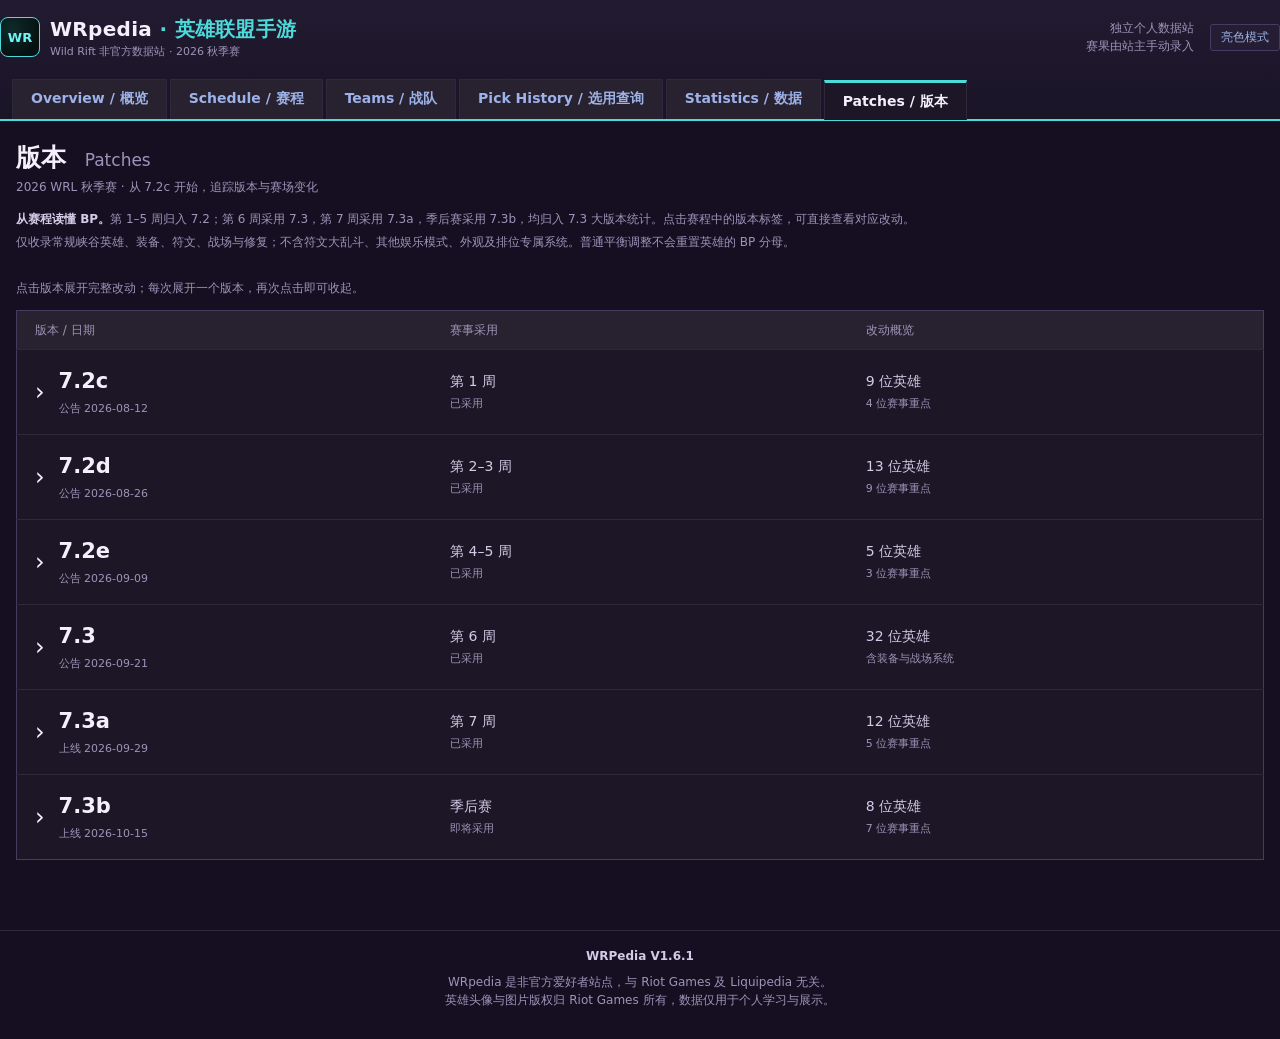
==== commit 90e0a8b6: "Release V1.6.1: add 7.3b notes and adopt 7.3b for playoffs Co-Authored-By: Claude Opus 5.5 <noreply@" ====
--- a/patches.html
+++ b/patches.html
@@ -37,7 +37,7 @@
         <div class="sub">2026 WRL 秋季赛 · 从 7.2c 开始，追踪版本与赛场变化</div>
     </div>
     <div class="patch-reading-note">
-        <p><strong>从赛程读懂 BP。</strong>第 1–5 周归入 7.2；第 6 周采用 7.3，第 7 周采用 7.3a，均归入 7.3 大版本统计。季后赛版本待定。点击赛程中的版本标签，可直接查看对应改动。</p>
+        <p><strong>从赛程读懂 BP。</strong>第 1–5 周归入 7.2；第 6 周采用 7.3，第 7 周采用 7.3a，季后赛采用 7.3b，均归入 7.3 大版本统计。点击赛程中的版本标签，可直接查看对应改动。</p>
         <p>仅收录常规峡谷英雄、装备、符文、战场与修复；不含符文大乱斗、其他娱乐模式、外观及排位专属系统。普通平衡调整不会重置英雄的 BP 分母。</p>
     </div>
     <p class="scope-note">点击版本展开完整改动；每次展开一个版本，再次点击即可收起。</p>
@@ -56,6 +56,7 @@
 <script src="data/patches.js"></script>
 <script src="data/patch-7.3.js"></script>
 <script src="data/patch-7.3a.js"></script>
+<script src="data/patch-7.3b.js"></script>
 <script src="data/champion-rules.js"></script>
 <script src="data/players.js"></script>
 <script src="data/site.js"></script>
